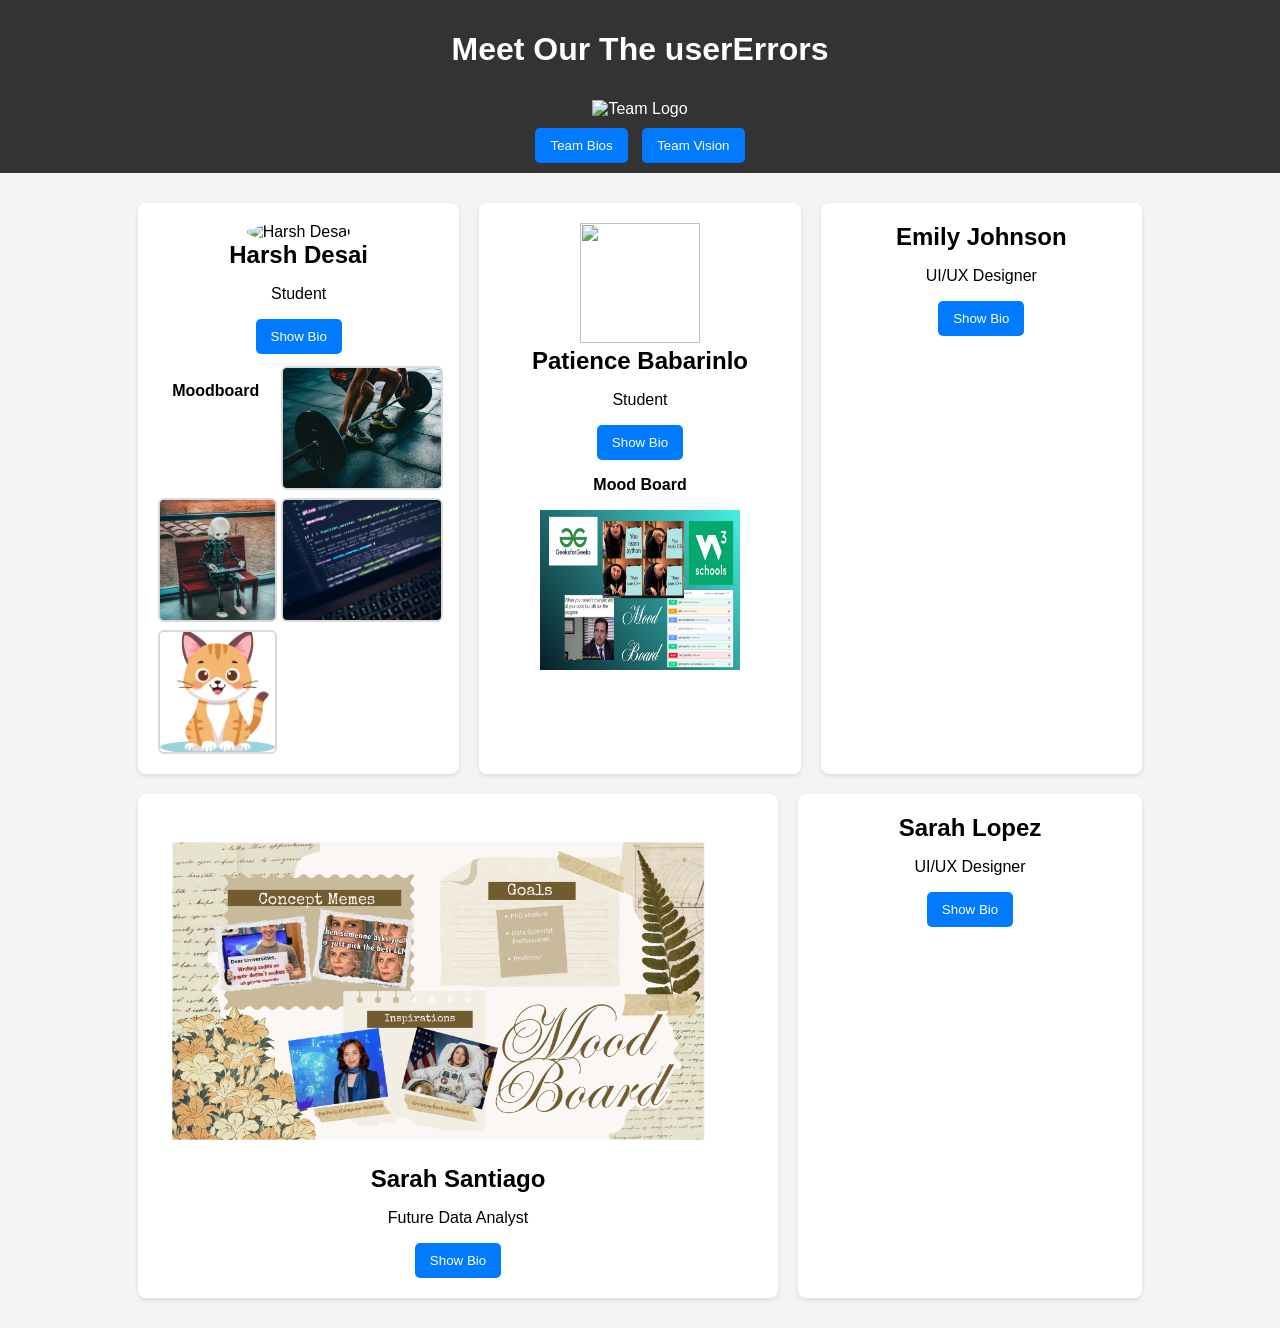
==== index.html @ f65af1f4 "Updated avatar dimensions Added width and height attributes to the image of Patience Babarinlo." ====
<!DOCTYPE html>
<html lang="en">
<head>
    <meta charset="UTF-8">
    <meta name="viewport" content="width=device-width, initial-scale=1.0">
    <title>Team Bio</title>
    <link rel="stylesheet" href="styles.css"> <!-- Link to external CSS file -->
</head>
<body>

<header>
    <h1>Meet Our The userErrors</h1>
    <!-- Example team logo -->
    <img src="img/team-logo.png" alt="Team Logo" class="team-logo">

    <!-- Navigation menu to switch between sections -->
    <nav>
        <button onclick="showSection('bios')">Team Bios</button>
        <button onclick="showSection('vision')">Team Vision</button>
    </nav>
</header>

<!-- Team bios section (default section) -->
<div id="bios" class="container">
    <!-- Each card represents an individual team member -->
    <div class="card">
        <img src="img/harsh-avatar.png" alt="Harsh Desai"
     width="120" height="120" style="border-radius:50%; object-fit:cover; object-position: center top;">
        <h2>Harsh Desai</h2>
        <p>Student</p>
        <button onclick="toggleBio('bio1')">Show Bio</button>
        <p id="bio1" class="bio">Hey, I'm Harsh! I'm a Health Systems Management senior at UNC Charlotte who also runs his own business on the side. I'm into AI, data, and finding ways technology can make healthcare better. I enjoy going to the gym, spending time with my friends, hanging out with my two cats, or just vibing at home with some video games and movies. Always working toward something bigger.</p>
        <div class="moodboard">
            <p><strong>Moodboard</strong></p>
            <img src="img/harsh-gym.jpg" alt="Fitness" width="80" height="80" style="object-fit:cover;">
            <img src="img/harsh-futureairobot.jpg" alt="AI" width="80" height="80" style="object-fit:cover;">
            <img src="img/harsh-python.jpg" alt="Coding" width="80" height="80" style="object-fit:cover;">
            <img src="img/harsh-cat.png" alt="My Cats" width="80" height="80" style="object-fit:cover;">
        </div>
    </div>
    <div class="card">
        <img src="https://img.freepik.com/premium-vector/professional-african-woman-portrait-flat-cartoon-vector_621660-6456.jpg" width="120" height="120">
        <h2>Patience Babarinlo</h2>
        <p>Student</p>
        <button onclick="toggleBio('bio2')">Show Bio</button>
        <p id="bio2" class="bio"> Patience is a senior at UNC Charlotte majoring in Computer Science.</p>
        <p><strong>Mood Board</strong></p>
        <img src="Mood Board.png" width="200" height="160">
    </div>
    <div class="card">
        <h2>Emily Johnson</h2>
        <p>UI/UX Designer</p>
        <button onclick="toggleBio('bio3')">Show Bio</button>
        <p id="bio3" class="bio">Emily is a UI/UX designer with a passion for creating user-friendly interfaces.</p>
    </div>
    <div class="card">
        <img src="moodboard.png" alt="Mood Board" width="600" style="border-radius: 8px; margin-top: 10px" class="mood-board">
        <h2>Sarah Santiago</h2>
        <p>Future Data Analyst</p>
        <button onclick="toggleBio('bio4')">Show Bio</button>
        <p id="bio4" class="bio">Sarah is finishing up her second year at UNC Charlotte. She is pursuing an undergrad in Computer Science and Business and currently in the process of applying to the early entry Masters program of Data Science.</p>
    </div>
    <div class="card">
        <h2>Sarah Lopez</h2>
        <p>UI/UX Designer</p>
        <button onclick="toggleBio('bio5')">Show Bio</button>
        <p id="bio5" class="bio">Emily is a UI/UX designer with a passion for creating user-friendly interfaces.</p>
    </div>
</div>

<!-- Team vision/mission statement section (hidden by default) -->
<div id="vision" class="container" style="display: none;">
    <h2>Our Mission Statement</h2>
    <p>Our mission as future Computer Scientists is to use every skill we learn not only properly but in an ethical and safe way. We want to further enhance the tech world for the better and to serve the good of everyone.</p>
</div>

<script src="script.js"></script>

</body>
</html>
---- styles.css ----
/* General page styling */
body {
    font-family: Arial, sans-serif;
    background-color: #f4f4f4;
    margin: 0;
    padding: 0;
}

/* Header section styling */
header {
    background: #333;
    color: #fff;
    padding: 10px 0;
    text-align: center;
}

/* Styling for team logo image */
.team-logo {
    width: 80px; /* Adjust the size as needed */
    margin-top: 10px;
}

/* Menu button styling */
header nav {
    margin-top: 10px;
}

header nav button {
    background: #007BFF;
    color: white;
    border: none;
    padding: 10px 15px;
    border-radius: 5px;
    cursor: pointer;
    margin: 0 5px;
}

header nav button:hover {
    background: #0056b3;
}

/* Flex container for team bios and vision sections */
.container {
    width: 80%;
    margin: 20px auto;
    display: flex;
    flex-wrap: wrap;
    justify-content: space-between;
}

/* Card styling for individual team bios */
.card {
    background: white;
    border-radius: 8px;
    box-shadow: 0 2px 5px rgba(0, 0, 0, 0.1);
    margin: 10px;
    padding: 20px;
    flex: 1 1 calc(30% - 40px);
    text-align: center;
    transition: transform 0.2s;
}

.card:hover {
    transform: scale(1.05);
}

#Vidhi {
    border-top: 10px solid hwb(330 13% 57%);
    /* Example: Hot Pink */
    border-bottom: 10px solid hwb(330 13% 57%);
    background-color: #d0cdef;
    /* Optional: light tinted background for uniqueness */
}

h2 {
    margin: 0 0 10px;
}

/* Initially hide bio details */
.bio {
    display: none;
    margin-top: 10px;
    color: #555;
}

/* Button styling */
button {
    background: #007BFF;
    color: white;
    border: none;
    padding: 10px 15px;
    border-radius: 5px;
    cursor: pointer;
}

button:hover {
    background: #0056b3;
}


/*Nigel's card picture styling */
.card-image {
    width: 75%; /* Make the image take the full width of the card */
    height: auto; /* Maintain aspect ratio */
    border-radius: 8px; /* Optional: add rounded corners to the image */
    border-style: solid; /* Add a border around the image */
    margin-top: 10px; /* Add some space above the image */
}
/*styling for Nigel's card */
#nigel-card {
    background-image: url('img/sheeps\ image.jpg');
    background-size: cover;
    background-position: center;
    background-repeat: no-repeat;
    animation: pan 12s ease-in-out infinite alternate;
}
/* animation for the background of Nigel's card */
@keyframes pan {
    from { background-position: left center; }
    to   { background-position: right center; }
}
/* styling for Nigel's bio */
#bio2 {
    color:#0d0808; /* Dark gray text for better readability */
    padding: 10px;
    border-radius: 8px;
    font-weight: bold;
}
/* styling for the button to show Nigel's bio */
#nigel-bio-btn {
    background-color: #000000; /* Green button */
    margin-top: 10px;
}

/* styling for Nigel's moodboard section */
.moodboard {
    display: grid;
    grid-template-columns: auto auto;
    gap: 8px;
    margin-top: 12px;
}
/* styling for the images in Nigel's moodboard images*/
.moodboard img {
    width: 100%;
    height: 120px;
    object-fit: cover;
    border-radius: 6px;
    border: 2px solid rgba(0, 0, 0, 0.15);
/* Style for the Mood Board image inside the card */
.mood-board-image {
    width: 100%;
    max-width: 200px;
    height: auto;
    border-radius: 5px;
    margin: 15px auto 0;
    display: block;
    cursor: pointer;
    transition: opacity 0.3s;
}

.mood-board-image:hover {
    opacity: 0.8;
}

/* The Modal (background) */
.modal5 {
    display: none;
    /* This hides the big image by default */
#Noah {
    background-image: url("https://i.etsystatic.com/18279207/r/il/a86640/5022640521/il_fullxfull.5022640521_rzps.jpg");
    background-size: cover;
    background-position: center;
    background-repeat: no-repeat;
}

#Noah img {
    width: 150px;
    height: auto;
    border-radius: 8px;
    margin: 10px 0;
    display: block;
    margin-left: auto;
    margin-right: auto;
}

#Noah p {
    font-size: 20px;
    color: white;
    -webkit-text-stroke: 0.3px black;
}
/*Sree's Card Styling*/
.card3 {
    background: rgb(203, 151, 225);
    border-radius: 15px;
    box-shadow: 0 4px 15px rgba(8, 1, 8, 0.1);
    margin: 10px;
    padding: 20px;
    flex: 1 1 calc(15% - 30px);
    transition: transform 0.3s, box-shadow 0.3s;
    max-width: 600px;
    width: 100%;
}

.card3:hover {
    transform: translateY(-5px) scale(1.05);
    box-shadow: 0 8px 20px rgba(174, 37, 181, 0.1);
}

/* FLEX CONTENT */
.card3-content {
    display: flex;
    align-items: flex-start;
    gap: 10px;
}

/* Sree's Profile Pic */
.profile-pic3 {
    width: 100px;
    height: 100px;
    border-radius: 50%;
    object-fit: cover;
    border: 3px solid #fff;
    box-shadow: 0 2px 10px rgba(0,0,0,0.2);
}

/* Text container */
.card3-text {
    flex: 1;
}

.card3-text h2 {
    margin: 0 0 5px;
}

.card3-text p {
    margin: 5px 0;
}

/* Sree's Button */
.card3-text button {
    display: inline-block;
    margin-top: 15px;
    font-size: 0.9rem;
    padding: 10px 15px;
    border-radius: 5px;
    background: #8614bf;
    color: white;
    border: none;
    cursor: pointer;
    transition: background 0.3s, transform 0.2s;
}

.card3-text button:hover {
    background: #660d93;
    transform: scale(1.05);
}

/* Sree's Bio */
.bio3 {
    max-height: 0;
    overflow: hidden;
    margin-top: 0;
    color: #0b0301;
    font-style: italic; 
    font-size: 0.95rem;
    line-height: 1.5;
    text-align: left;
    transition: max-height 0.5s ease, margin-top 0.5s ease;
}

.bio3.show {
    max-height: 500px;
    margin-top: 15px;
}

/* Sree's Moodboard Styling */
.moodboard3-preview {
    display: block;
    margin: 25px;
    width: 200px;
    border-radius: 12px;
    border: 2px solid white;
    cursor: pointer;
    transition: transform 0.3s, box-shadow 0.3s;
}

.moodboard3-preview:hover {
    transform: scale(1.05);
    box-shadow: 0 4px 15px rgba(148, 12, 144, 0.3);
}

/* Modal background */
.modal3 {
    display: none;
    position: fixed;
    z-index: 1000;
    left: 0;
    top: 0;
    width: 100%;
    height: 100%;
    background-color: rgba(0, 0, 0, 0.9);
    /* Black background with opacity */
}

/* Modal Content (The actual Image) */
.modal-content5 {
    margin: auto;
    display: block;
    width: 80%;
    max-width: 700px;
    margin-top: 50px;
}

/* The Close Button */
.close5 {
    position: absolute;
    top: 15px;
    right: 35px;
    color: #f1f1f1;
    font-size: 40px;
    font-weight: bold;
    cursor: pointer;
}
    background-color: rgba(148, 12, 144, 0.3);
}

/* Opened Image */
.modal3-content {
    display: block;
    margin: 5% auto;
    max-width: 80%;
    border-radius: 10px;
}

/* Close button */
.close3 {
    position: absolute;
    top: 20px;
    right: 40px;
    color: white;
    font-size: 100px;
    cursor: pointer;
}
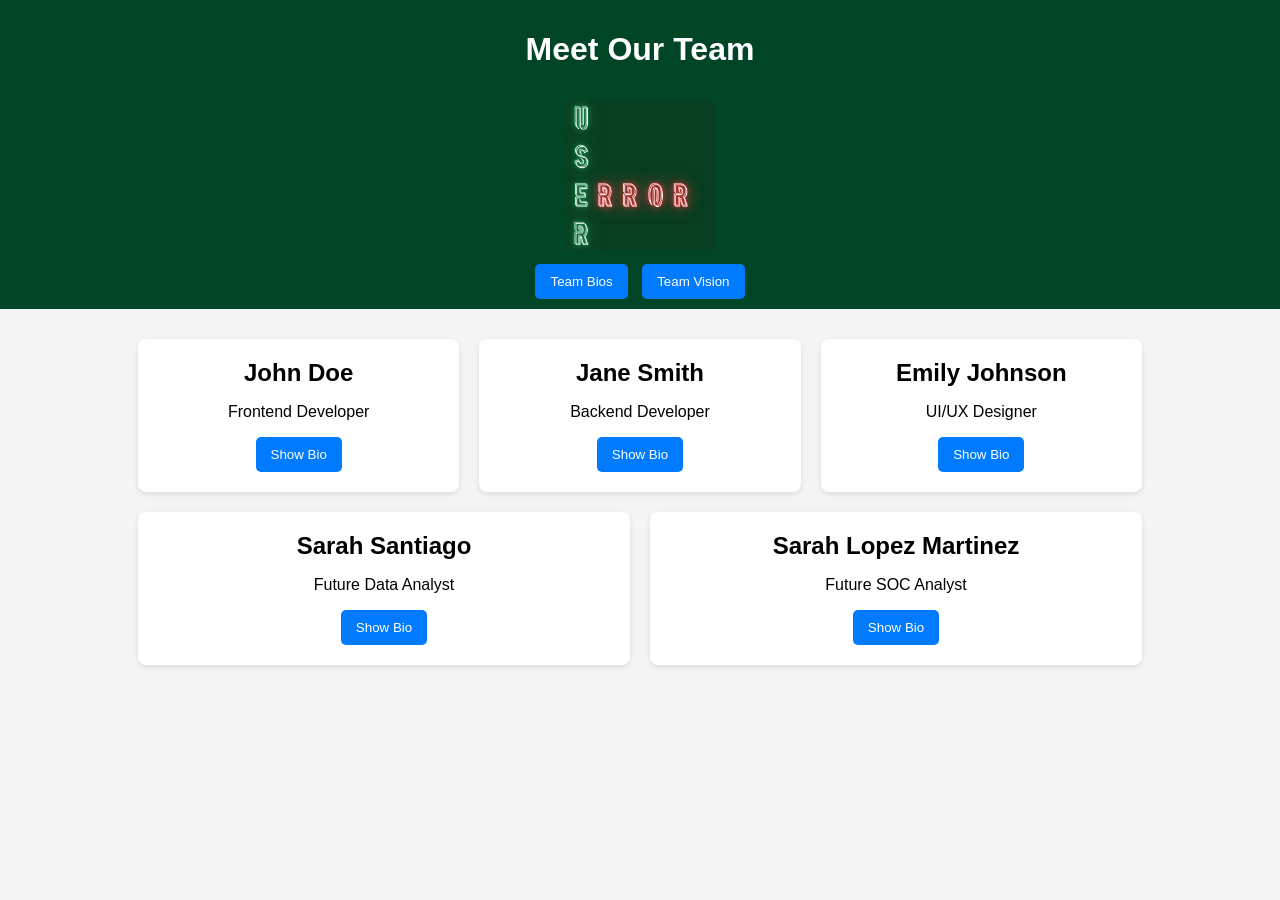
==== commit a96d22e5: "New Changes - Lopez" ====
--- a/index.html
+++ b/index.html
@@ -9,9 +9,9 @@
 <body>
 
 <header>
-    <h1>Meet Our The userErrors</h1>
+    <h1>Meet Our Team</h1>
     <!-- Example team logo -->
-    <img src="img/team-logo.png" alt="Team Logo" class="team-logo">
+    <img src="img/UserError.png" alt="Team Logo" class="team-logo">
 
     <!-- Navigation menu to switch between sections -->
     <nav>
@@ -24,28 +24,16 @@
 <div id="bios" class="container">
     <!-- Each card represents an individual team member -->
     <div class="card">
-        <img src="img/harsh-avatar.png" alt="Harsh Desai"
-     width="120" height="120" style="border-radius:50%; object-fit:cover; object-position: center top;">
-        <h2>Harsh Desai</h2>
-        <p>Student</p>
+        <h2>John Doe</h2>
+        <p>Frontend Developer</p>
         <button onclick="toggleBio('bio1')">Show Bio</button>
-        <p id="bio1" class="bio">Hey, I'm Harsh! I'm a Health Systems Management senior at UNC Charlotte who also runs his own business on the side. I'm into AI, data, and finding ways technology can make healthcare better. I enjoy going to the gym, spending time with my friends, hanging out with my two cats, or just vibing at home with some video games and movies. Always working toward something bigger.</p>
-        <div class="moodboard">
-            <p><strong>Moodboard</strong></p>
-            <img src="img/harsh-gym.jpg" alt="Fitness" width="80" height="80" style="object-fit:cover;">
-            <img src="img/harsh-futureairobot.jpg" alt="AI" width="80" height="80" style="object-fit:cover;">
-            <img src="img/harsh-python.jpg" alt="Coding" width="80" height="80" style="object-fit:cover;">
-            <img src="img/harsh-cat.png" alt="My Cats" width="80" height="80" style="object-fit:cover;">
-        </div>
+        <p id="bio1" class="bio">John is a skilled frontend developer with 5 years of experience in creating responsive web applications.</p>
     </div>
     <div class="card">
-        <img src="https://img.freepik.com/premium-vector/professional-african-woman-portrait-flat-cartoon-vector_621660-6456.jpg" width="120" height="120">
-        <h2>Patience Babarinlo</h2>
-        <p>Student</p>
+        <h2>Jane Smith</h2>
+        <p>Backend Developer</p>
         <button onclick="toggleBio('bio2')">Show Bio</button>
-        <p id="bio2" class="bio"> Patience is a senior at UNC Charlotte majoring in Computer Science.</p>
-        <p><strong>Mood Board</strong></p>
-        <img src="Mood Board.png" width="200" height="160">
+        <p id="bio2" class="bio">Jane is a backend developer specializing in server-side logic and database management.</p>
     </div>
     <div class="card">
         <h2>Emily Johnson</h2>
@@ -54,17 +42,16 @@
         <p id="bio3" class="bio">Emily is a UI/UX designer with a passion for creating user-friendly interfaces.</p>
     </div>
     <div class="card">
-        <img src="moodboard.png" alt="Mood Board" width="600" style="border-radius: 8px; margin-top: 10px" class="mood-board">
         <h2>Sarah Santiago</h2>
         <p>Future Data Analyst</p>
         <button onclick="toggleBio('bio4')">Show Bio</button>
-        <p id="bio4" class="bio">Sarah is finishing up her second year at UNC Charlotte. She is pursuing an undergrad in Computer Science and Business and currently in the process of applying to the early entry Masters program of Data Science.</p>
+        <p id="bio4" class="bio">Sarah is finishing up her second year at UNC Charlotte. She is pursuing an undergrad in Computer Science and Business and currently in the process of applying to the early entry Masters program of Data Science. </p>
     </div>
     <div class="card">
-        <h2>Sarah Lopez</h2>
-        <p>UI/UX Designer</p>
+        <h2>Sarah Lopez Martinez</h2>
+        <p>Future SOC Analyst</p>
         <button onclick="toggleBio('bio5')">Show Bio</button>
-        <p id="bio5" class="bio">Emily is a UI/UX designer with a passion for creating user-friendly interfaces.</p>
+        <p id="bio5" class="bio">Sarah is finishing up her last Spring semester at UNC Charlotte. She is pursuing her undergraduate degree in Computer Science with a concentration on Cybersecurity.</p>
     </div>
 </div>
 
@@ -74,7 +61,7 @@
     <p>Our mission as future Computer Scientists is to use every skill we learn not only properly but in an ethical and safe way. We want to further enhance the tech world for the better and to serve the good of everyone.</p>
 </div>
 
-<script src="script.js"></script>
+<script src="script.js"></script> <!-- Link to external JavaScript file -->
 
 </body>
 </html>
--- a/styles.css
+++ b/styles.css
@@ -8,7 +8,7 @@
 
 /* Header section styling */
 header {
-    background: #333;
+    background: #004526;
     color: #fff;
     padding: 10px 0;
     text-align: center;
@@ -16,7 +16,7 @@
 
 /* Styling for team logo image */
 .team-logo {
-    width: 80px; /* Adjust the size as needed */
+    width: 150px; /* Adjust the size as needed */
     margin-top: 10px;
 }
 
@@ -64,14 +64,6 @@
     transform: scale(1.05);
 }
 
-#Vidhi {
-    border-top: 10px solid hwb(330 13% 57%);
-    /* Example: Hot Pink */
-    border-bottom: 10px solid hwb(330 13% 57%);
-    background-color: #d0cdef;
-    /* Optional: light tinted background for uniqueness */
-}
-
 h2 {
     margin: 0 0 10px;
 }
@@ -96,249 +88,3 @@
 button:hover {
     background: #0056b3;
 }
-
-
-/*Nigel's card picture styling */
-.card-image {
-    width: 75%; /* Make the image take the full width of the card */
-    height: auto; /* Maintain aspect ratio */
-    border-radius: 8px; /* Optional: add rounded corners to the image */
-    border-style: solid; /* Add a border around the image */
-    margin-top: 10px; /* Add some space above the image */
-}
-/*styling for Nigel's card */
-#nigel-card {
-    background-image: url('img/sheeps\ image.jpg');
-    background-size: cover;
-    background-position: center;
-    background-repeat: no-repeat;
-    animation: pan 12s ease-in-out infinite alternate;
-}
-/* animation for the background of Nigel's card */
-@keyframes pan {
-    from { background-position: left center; }
-    to   { background-position: right center; }
-}
-/* styling for Nigel's bio */
-#bio2 {
-    color:#0d0808; /* Dark gray text for better readability */
-    padding: 10px;
-    border-radius: 8px;
-    font-weight: bold;
-}
-/* styling for the button to show Nigel's bio */
-#nigel-bio-btn {
-    background-color: #000000; /* Green button */
-    margin-top: 10px;
-}
-
-/* styling for Nigel's moodboard section */
-.moodboard {
-    display: grid;
-    grid-template-columns: auto auto;
-    gap: 8px;
-    margin-top: 12px;
-}
-/* styling for the images in Nigel's moodboard images*/
-.moodboard img {
-    width: 100%;
-    height: 120px;
-    object-fit: cover;
-    border-radius: 6px;
-    border: 2px solid rgba(0, 0, 0, 0.15);
-/* Style for the Mood Board image inside the card */
-.mood-board-image {
-    width: 100%;
-    max-width: 200px;
-    height: auto;
-    border-radius: 5px;
-    margin: 15px auto 0;
-    display: block;
-    cursor: pointer;
-    transition: opacity 0.3s;
-}
-
-.mood-board-image:hover {
-    opacity: 0.8;
-}
-
-/* The Modal (background) */
-.modal5 {
-    display: none;
-    /* This hides the big image by default */
-#Noah {
-    background-image: url("https://i.etsystatic.com/18279207/r/il/a86640/5022640521/il_fullxfull.5022640521_rzps.jpg");
-    background-size: cover;
-    background-position: center;
-    background-repeat: no-repeat;
-}
-
-#Noah img {
-    width: 150px;
-    height: auto;
-    border-radius: 8px;
-    margin: 10px 0;
-    display: block;
-    margin-left: auto;
-    margin-right: auto;
-}
-
-#Noah p {
-    font-size: 20px;
-    color: white;
-    -webkit-text-stroke: 0.3px black;
-}
-/*Sree's Card Styling*/
-.card3 {
-    background: rgb(203, 151, 225);
-    border-radius: 15px;
-    box-shadow: 0 4px 15px rgba(8, 1, 8, 0.1);
-    margin: 10px;
-    padding: 20px;
-    flex: 1 1 calc(15% - 30px);
-    transition: transform 0.3s, box-shadow 0.3s;
-    max-width: 600px;
-    width: 100%;
-}
-
-.card3:hover {
-    transform: translateY(-5px) scale(1.05);
-    box-shadow: 0 8px 20px rgba(174, 37, 181, 0.1);
-}
-
-/* FLEX CONTENT */
-.card3-content {
-    display: flex;
-    align-items: flex-start;
-    gap: 10px;
-}
-
-/* Sree's Profile Pic */
-.profile-pic3 {
-    width: 100px;
-    height: 100px;
-    border-radius: 50%;
-    object-fit: cover;
-    border: 3px solid #fff;
-    box-shadow: 0 2px 10px rgba(0,0,0,0.2);
-}
-
-/* Text container */
-.card3-text {
-    flex: 1;
-}
-
-.card3-text h2 {
-    margin: 0 0 5px;
-}
-
-.card3-text p {
-    margin: 5px 0;
-}
-
-/* Sree's Button */
-.card3-text button {
-    display: inline-block;
-    margin-top: 15px;
-    font-size: 0.9rem;
-    padding: 10px 15px;
-    border-radius: 5px;
-    background: #8614bf;
-    color: white;
-    border: none;
-    cursor: pointer;
-    transition: background 0.3s, transform 0.2s;
-}
-
-.card3-text button:hover {
-    background: #660d93;
-    transform: scale(1.05);
-}
-
-/* Sree's Bio */
-.bio3 {
-    max-height: 0;
-    overflow: hidden;
-    margin-top: 0;
-    color: #0b0301;
-    font-style: italic; 
-    font-size: 0.95rem;
-    line-height: 1.5;
-    text-align: left;
-    transition: max-height 0.5s ease, margin-top 0.5s ease;
-}
-
-.bio3.show {
-    max-height: 500px;
-    margin-top: 15px;
-}
-
-/* Sree's Moodboard Styling */
-.moodboard3-preview {
-    display: block;
-    margin: 25px;
-    width: 200px;
-    border-radius: 12px;
-    border: 2px solid white;
-    cursor: pointer;
-    transition: transform 0.3s, box-shadow 0.3s;
-}
-
-.moodboard3-preview:hover {
-    transform: scale(1.05);
-    box-shadow: 0 4px 15px rgba(148, 12, 144, 0.3);
-}
-
-/* Modal background */
-.modal3 {
-    display: none;
-    position: fixed;
-    z-index: 1000;
-    left: 0;
-    top: 0;
-    width: 100%;
-    height: 100%;
-    background-color: rgba(0, 0, 0, 0.9);
-    /* Black background with opacity */
-}
-
-/* Modal Content (The actual Image) */
-.modal-content5 {
-    margin: auto;
-    display: block;
-    width: 80%;
-    max-width: 700px;
-    margin-top: 50px;
-}
-
-/* The Close Button */
-.close5 {
-    position: absolute;
-    top: 15px;
-    right: 35px;
-    color: #f1f1f1;
-    font-size: 40px;
-    font-weight: bold;
-    cursor: pointer;
-}
-    background-color: rgba(148, 12, 144, 0.3);
-}
-
-/* Opened Image */
-.modal3-content {
-    display: block;
-    margin: 5% auto;
-    max-width: 80%;
-    border-radius: 10px;
-}
-
-/* Close button */
-.close3 {
-    position: absolute;
-    top: 20px;
-    right: 40px;
-    color: white;
-    font-size: 100px;
-    cursor: pointer;
-}
-
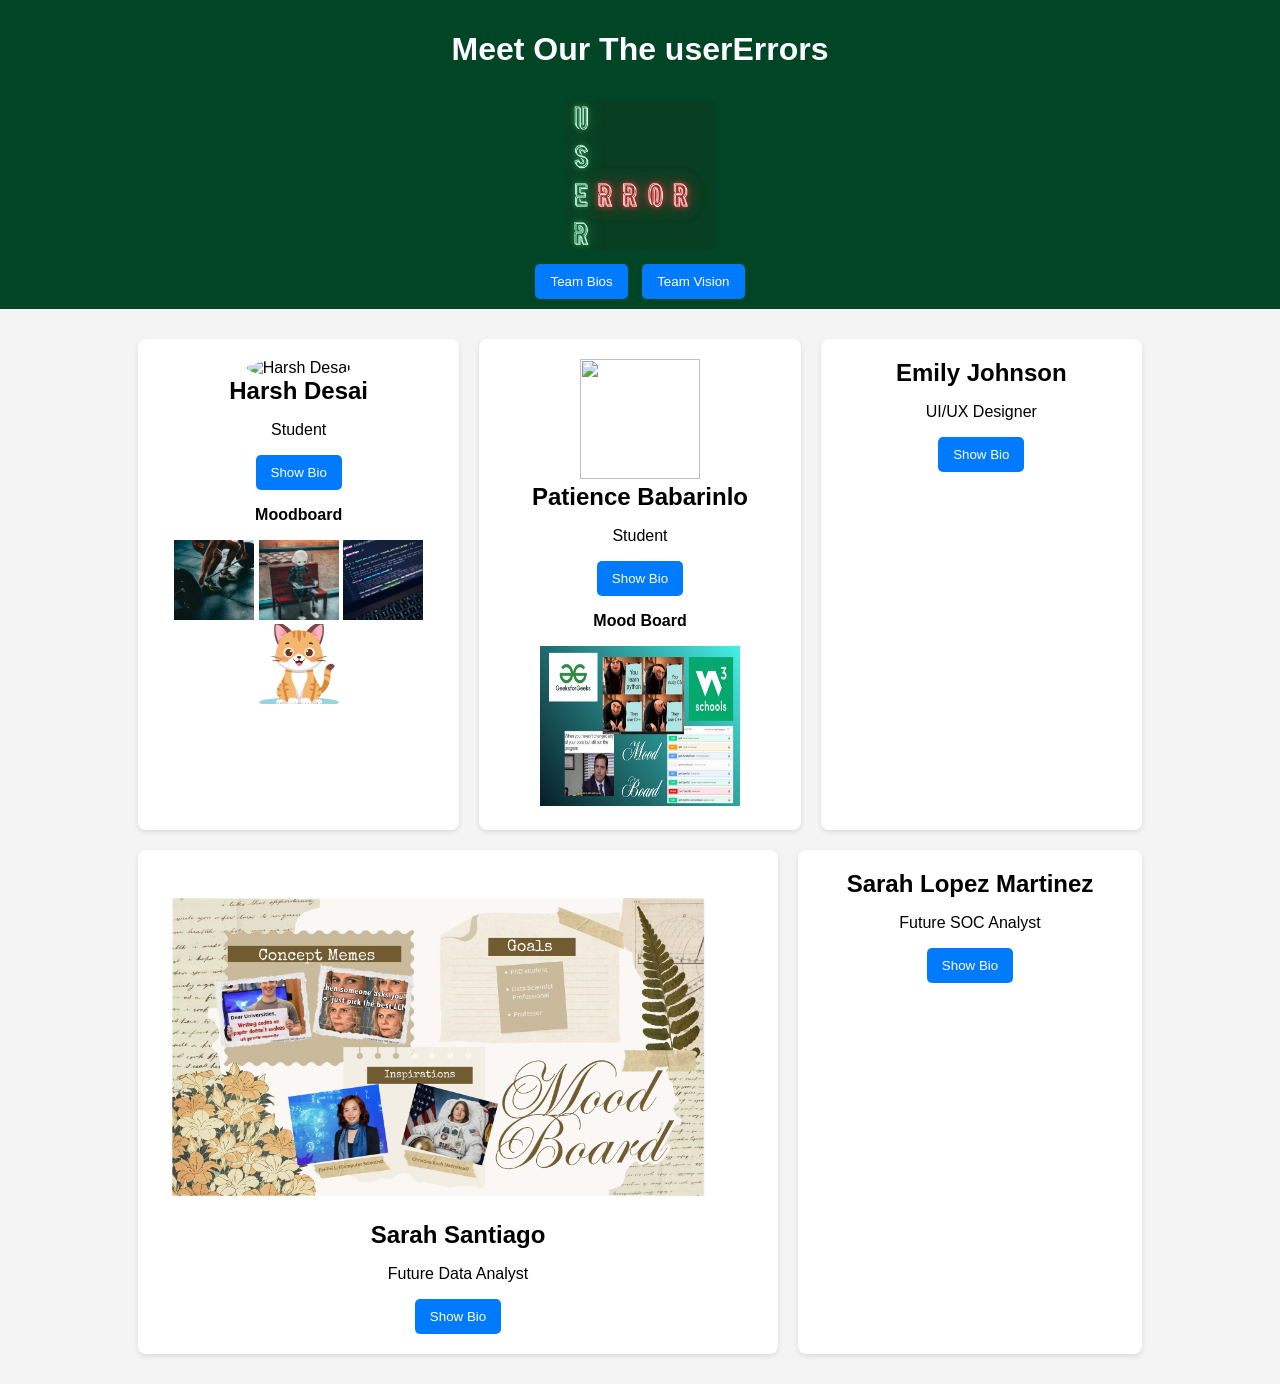
==== commit 9323c795: "Merge remote-tracking branch 'origin/master'" ====
--- a/index.html
+++ b/index.html
@@ -9,7 +9,7 @@
 <body>
 
 <header>
-    <h1>Meet Our Team</h1>
+    <h1>Meet Our The userErrors</h1>
     <!-- Example team logo -->
     <img src="img/UserError.png" alt="Team Logo" class="team-logo">
 
@@ -24,16 +24,28 @@
 <div id="bios" class="container">
     <!-- Each card represents an individual team member -->
     <div class="card">
-        <h2>John Doe</h2>
-        <p>Frontend Developer</p>
+        <img src="img/harsh-avatar.png" alt="Harsh Desai"
+     width="120" height="120" style="border-radius:50%; object-fit:cover; object-position: center top;">
+        <h2>Harsh Desai</h2>
+        <p>Student</p>
         <button onclick="toggleBio('bio1')">Show Bio</button>
-        <p id="bio1" class="bio">John is a skilled frontend developer with 5 years of experience in creating responsive web applications.</p>
+        <p id="bio1" class="bio">Hey, I'm Harsh! I'm a Health Systems Management senior at UNC Charlotte who also runs his own business on the side. I'm into AI, data, and finding ways technology can make healthcare better. I enjoy going to the gym, spending time with my friends, hanging out with my two cats, or just vibing at home with some video games and movies. Always working toward something bigger.</p>
+        <div class="moodboard">
+            <p><strong>Moodboard</strong></p>
+            <img src="img/harsh-gym.jpg" alt="Fitness" width="80" height="80" style="object-fit:cover;">
+            <img src="img/harsh-futureairobot.jpg" alt="AI" width="80" height="80" style="object-fit:cover;">
+            <img src="img/harsh-python.jpg" alt="Coding" width="80" height="80" style="object-fit:cover;">
+            <img src="img/harsh-cat.png" alt="My Cats" width="80" height="80" style="object-fit:cover;">
+        </div>
     </div>
     <div class="card">
-        <h2>Jane Smith</h2>
-        <p>Backend Developer</p>
+        <img src="https://img.freepik.com/premium-vector/professional-african-woman-portrait-flat-cartoon-vector_621660-6456.jpg" width="120" height="120">
+        <h2>Patience Babarinlo</h2>
+        <p>Student</p>
         <button onclick="toggleBio('bio2')">Show Bio</button>
-        <p id="bio2" class="bio">Jane is a backend developer specializing in server-side logic and database management.</p>
+        <p id="bio2" class="bio"> Patience is a senior at UNC Charlotte majoring in Computer Science.</p>
+        <p><strong>Mood Board</strong></p>
+        <img src="Mood Board.png" width="200" height="160">
     </div>
     <div class="card">
         <h2>Emily Johnson</h2>
@@ -42,10 +54,11 @@
         <p id="bio3" class="bio">Emily is a UI/UX designer with a passion for creating user-friendly interfaces.</p>
     </div>
     <div class="card">
+        <img src="moodboard.png" alt="Mood Board" width="600" style="border-radius: 8px; margin-top: 10px" class="mood-board">
         <h2>Sarah Santiago</h2>
         <p>Future Data Analyst</p>
         <button onclick="toggleBio('bio4')">Show Bio</button>
-        <p id="bio4" class="bio">Sarah is finishing up her second year at UNC Charlotte. She is pursuing an undergrad in Computer Science and Business and currently in the process of applying to the early entry Masters program of Data Science. </p>
+        <p id="bio4" class="bio">Sarah is finishing up her second year at UNC Charlotte. She is pursuing an undergrad in Computer Science and Business and currently in the process of applying to the early entry Masters program of Data Science.</p>
     </div>
     <div class="card">
         <h2>Sarah Lopez Martinez</h2>
@@ -61,7 +74,7 @@
     <p>Our mission as future Computer Scientists is to use every skill we learn not only properly but in an ethical and safe way. We want to further enhance the tech world for the better and to serve the good of everyone.</p>
 </div>
 
-<script src="script.js"></script> <!-- Link to external JavaScript file -->
+<script src="script.js"></script>
 
 </body>
 </html>
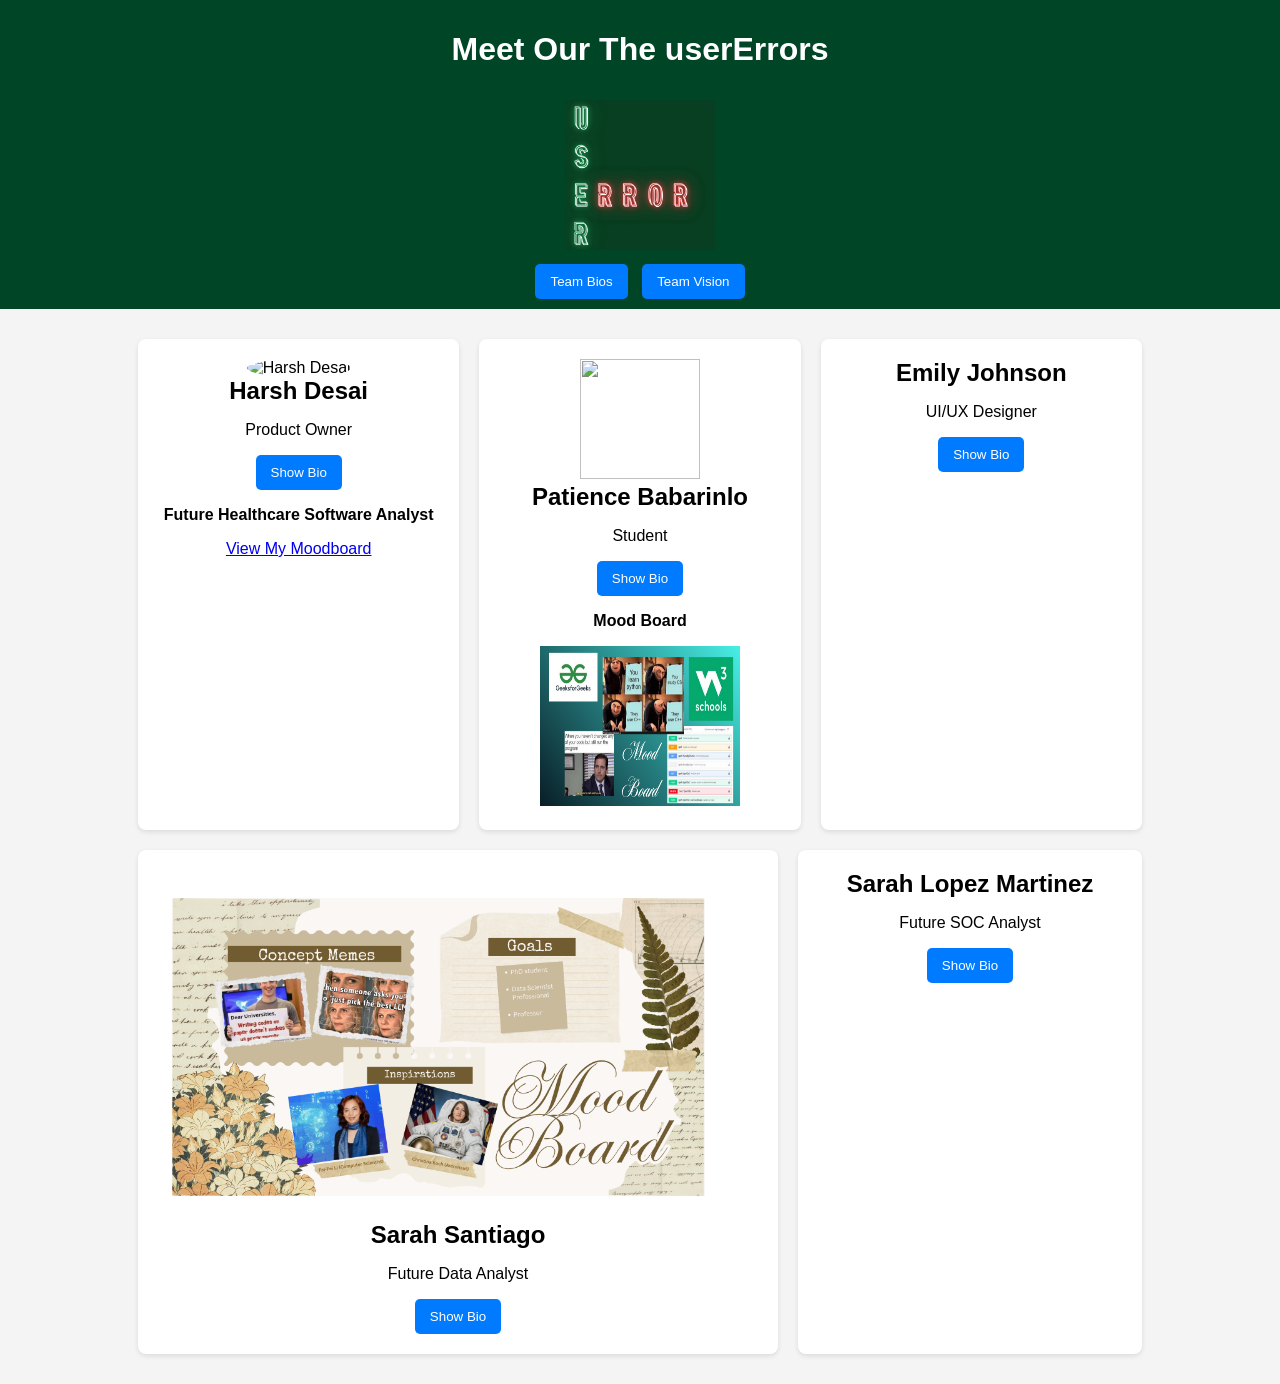
==== commit 2cd03fa1: "feat: update Harsh Desai bio card and add moodboard page feat: update Harsh Desai bio card and add m" ====
--- a/index.html
+++ b/index.html
@@ -25,17 +25,14 @@
     <!-- Each card represents an individual team member -->
     <div class="card">
         <img src="img/harsh-avatar.png" alt="Harsh Desai"
-     width="120" height="120" style="border-radius:50%; object-fit:cover; object-position: center top;">
+             width="120" height="120" style="border-radius:50%; object-fit:cover; object-position: center top;">
         <h2>Harsh Desai</h2>
-        <p>Student</p>
+        <p>Product Owner</p>
         <button onclick="toggleBio('bio1')">Show Bio</button>
         <p id="bio1" class="bio">Hey, I'm Harsh! I'm a Health Systems Management senior at UNC Charlotte who also runs his own business on the side. I'm into AI, data, and finding ways technology can make healthcare better. I enjoy going to the gym, spending time with my friends, hanging out with my two cats, or just vibing at home with some video games and movies. Always working toward something bigger.</p>
         <div class="moodboard">
-            <p><strong>Moodboard</strong></p>
-            <img src="img/harsh-gym.jpg" alt="Fitness" width="80" height="80" style="object-fit:cover;">
-            <img src="img/harsh-futureairobot.jpg" alt="AI" width="80" height="80" style="object-fit:cover;">
-            <img src="img/harsh-python.jpg" alt="Coding" width="80" height="80" style="object-fit:cover;">
-            <img src="img/harsh-cat.png" alt="My Cats" width="80" height="80" style="object-fit:cover;">
+            <p><strong>Future Healthcare Software Analyst</strong></p>
+            <a href="moodboard.html">View My Moodboard</a>
         </div>
     </div>
     <div class="card">
@@ -77,4 +74,4 @@
 <script src="script.js"></script>
 
 </body>
-</html>
+</html>
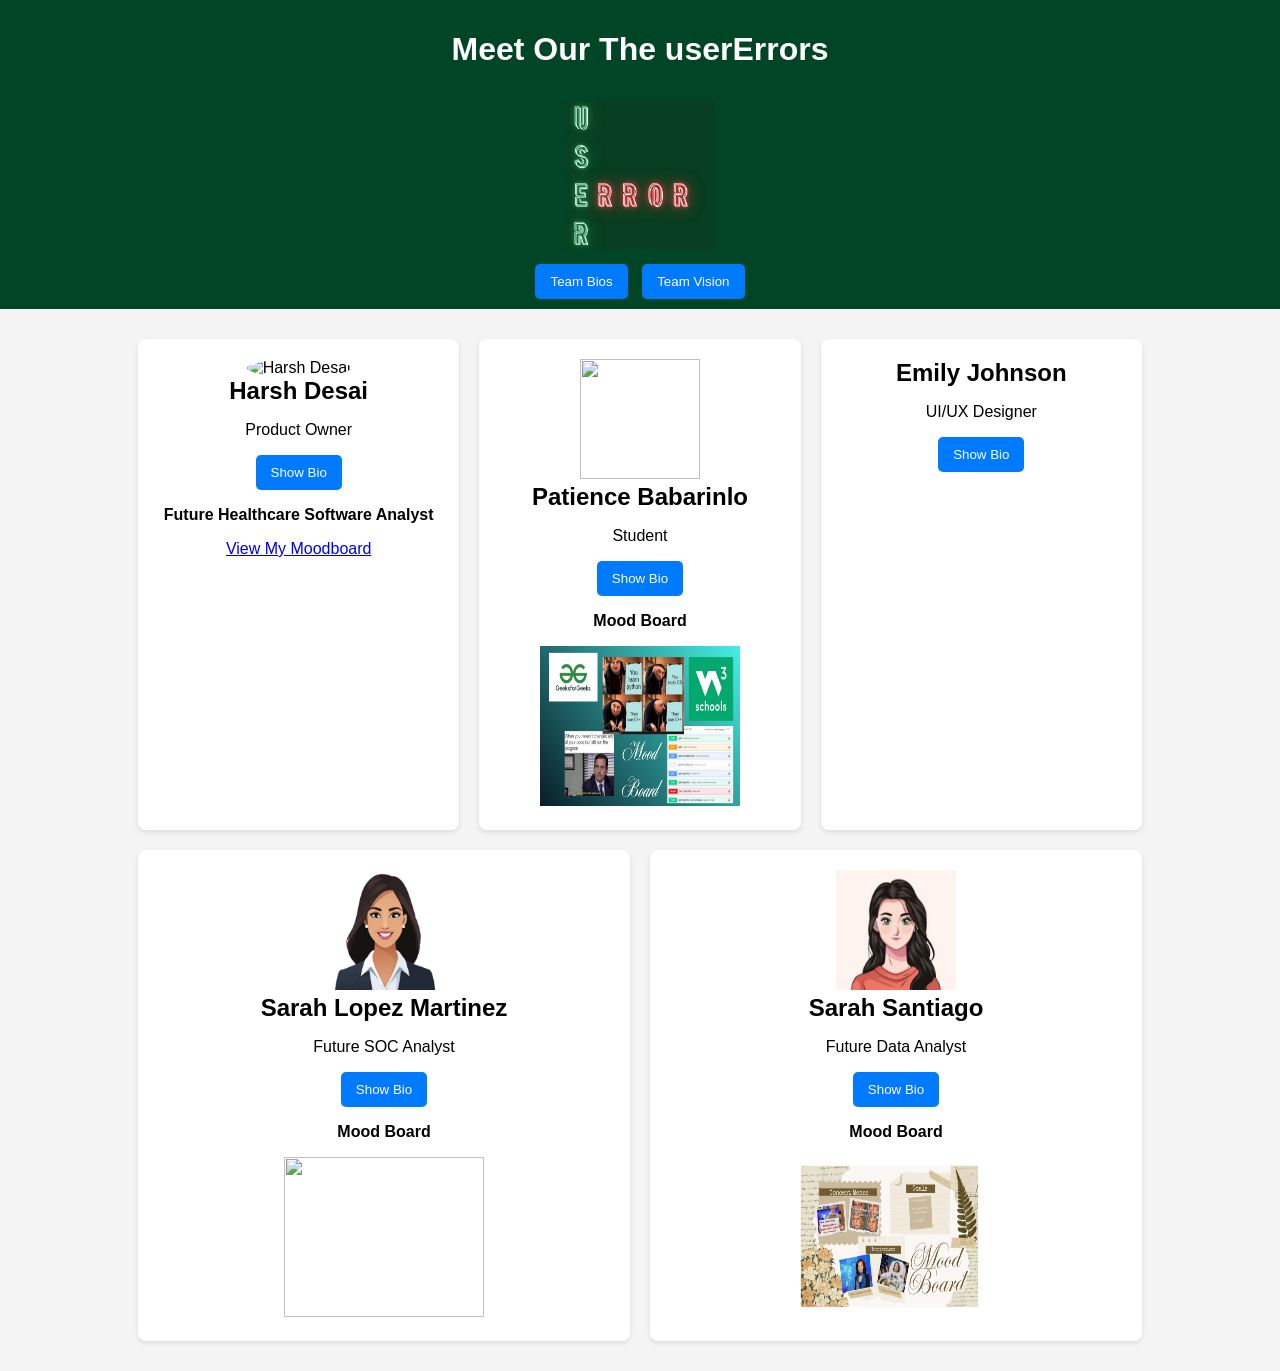
==== commit 3462bbd9: "Updated moodboard" ====
--- a/index.html
+++ b/index.html
@@ -50,19 +50,27 @@
         <button onclick="toggleBio('bio3')">Show Bio</button>
         <p id="bio3" class="bio">Emily is a UI/UX designer with a passion for creating user-friendly interfaces.</p>
     </div>
+
     <div class="card">
-        <img src="moodboard.png" alt="Mood Board" width="600" style="border-radius: 8px; margin-top: 10px" class="mood-board">
+        <img src = "pfp.png" width = "120" height="120">
+        <h2>Sarah Lopez Martinez</h2>
+        <p>Future SOC Analyst</p>
+        <button onclick="toggleBio('bio4')">Show Bio</button>
+        <p><strong>Mood Board</strong></p>
+        <img src = "LopezMoodBoard.png" width = "200" height = "160">
+        <p id="bio4" class="bio">Sarah is finishing up her last Spring semester at UNC Charlotte. She is pursuing her undergraduate degree in Computer Science with a concentration on Cybersecurity.</p>
+    </div>
+
+    <div class="card">
+        <img src="spfp.png" width = "120" height = "120">
         <h2>Sarah Santiago</h2>
         <p>Future Data Analyst</p>
-        <button onclick="toggleBio('bio4')">Show Bio</button>
-        <p id="bio4" class="bio">Sarah is finishing up her second year at UNC Charlotte. She is pursuing an undergrad in Computer Science and Business and currently in the process of applying to the early entry Masters program of Data Science.</p>
+        <button onclick="toggleBio('bio5')">Show Bio</button>
+        <p><strong>Mood Board</strong></p>
+        <img src="moodboard.png" alt="Mood Board" width="200" height = "160">
+        <p id="bio5" class="bio">Sarah is finishing up her second year at UNC Charlotte. She is pursuing an undergrad in Computer Science and Business and currently in the process of applying to the early entry Masters program of Data Science.</p>
     </div>
-    <div class="card">
-        <h2>Sarah Lopez Martinez</h2>
-        <p>Future SOC Analyst</p>
-        <button onclick="toggleBio('bio5')">Show Bio</button>
-        <p id="bio5" class="bio">Sarah is finishing up her last Spring semester at UNC Charlotte. She is pursuing her undergraduate degree in Computer Science with a concentration on Cybersecurity.</p>
-    </div>
+
 </div>
 
 <!-- Team vision/mission statement section (hidden by default) -->
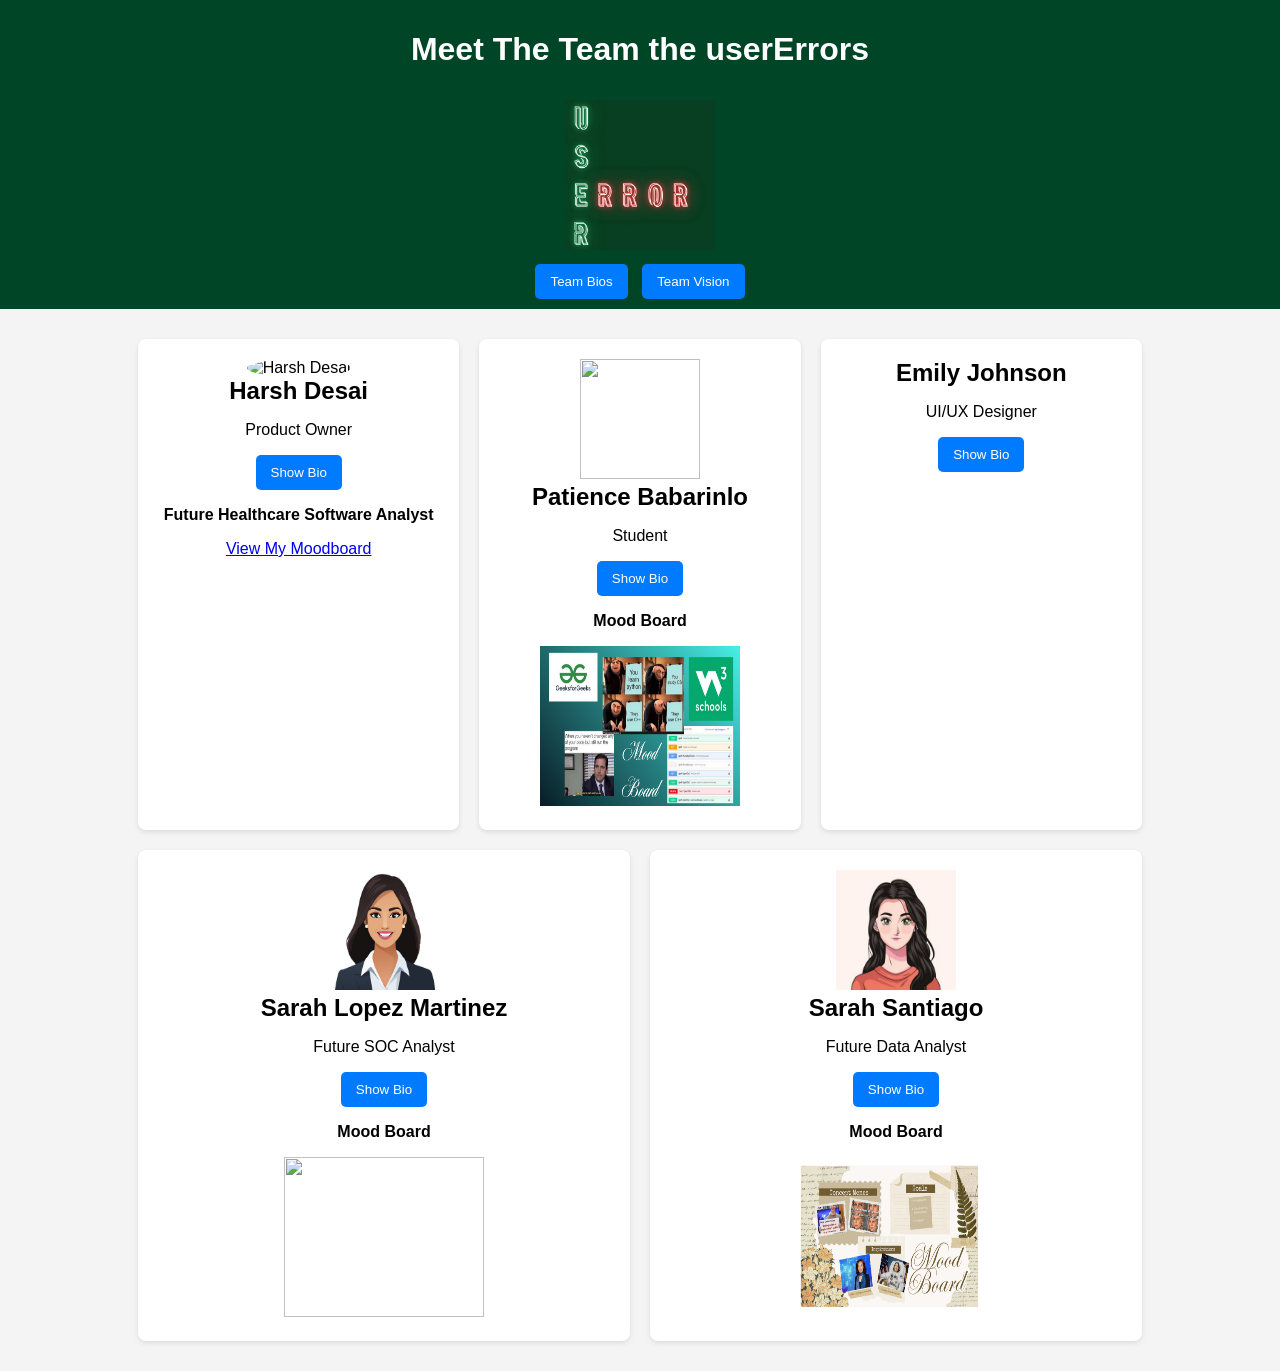
==== commit 6018f8a0: "Changing mission statement back to what it was before, and title of page." ====
--- a/index.html
+++ b/index.html
@@ -9,7 +9,7 @@
 <body>
 
 <header>
-    <h1>Meet Our The userErrors</h1>
+    <h1>Meet The Team the userErrors</h1>
     <!-- Example team logo -->
     <img src="img/UserError.png" alt="Team Logo" class="team-logo">
 
@@ -76,7 +76,7 @@
 <!-- Team vision/mission statement section (hidden by default) -->
 <div id="vision" class="container" style="display: none;">
     <h2>Our Mission Statement</h2>
-    <p>Our mission as future Computer Scientists is to use every skill we learn not only properly but in an ethical and safe way. We want to further enhance the tech world for the better and to serve the good of everyone.</p>
+    <p>Our mission as future Computer Scientists is to use every skill we learn not only properly but in an ethical and safe way. We want to further enhance the tech world for the better and to serve the good of everyone. We will successfully complete our mission by following the Scrum values with every step we take in our work.</p>
 </div>
 
 <script src="script.js"></script>
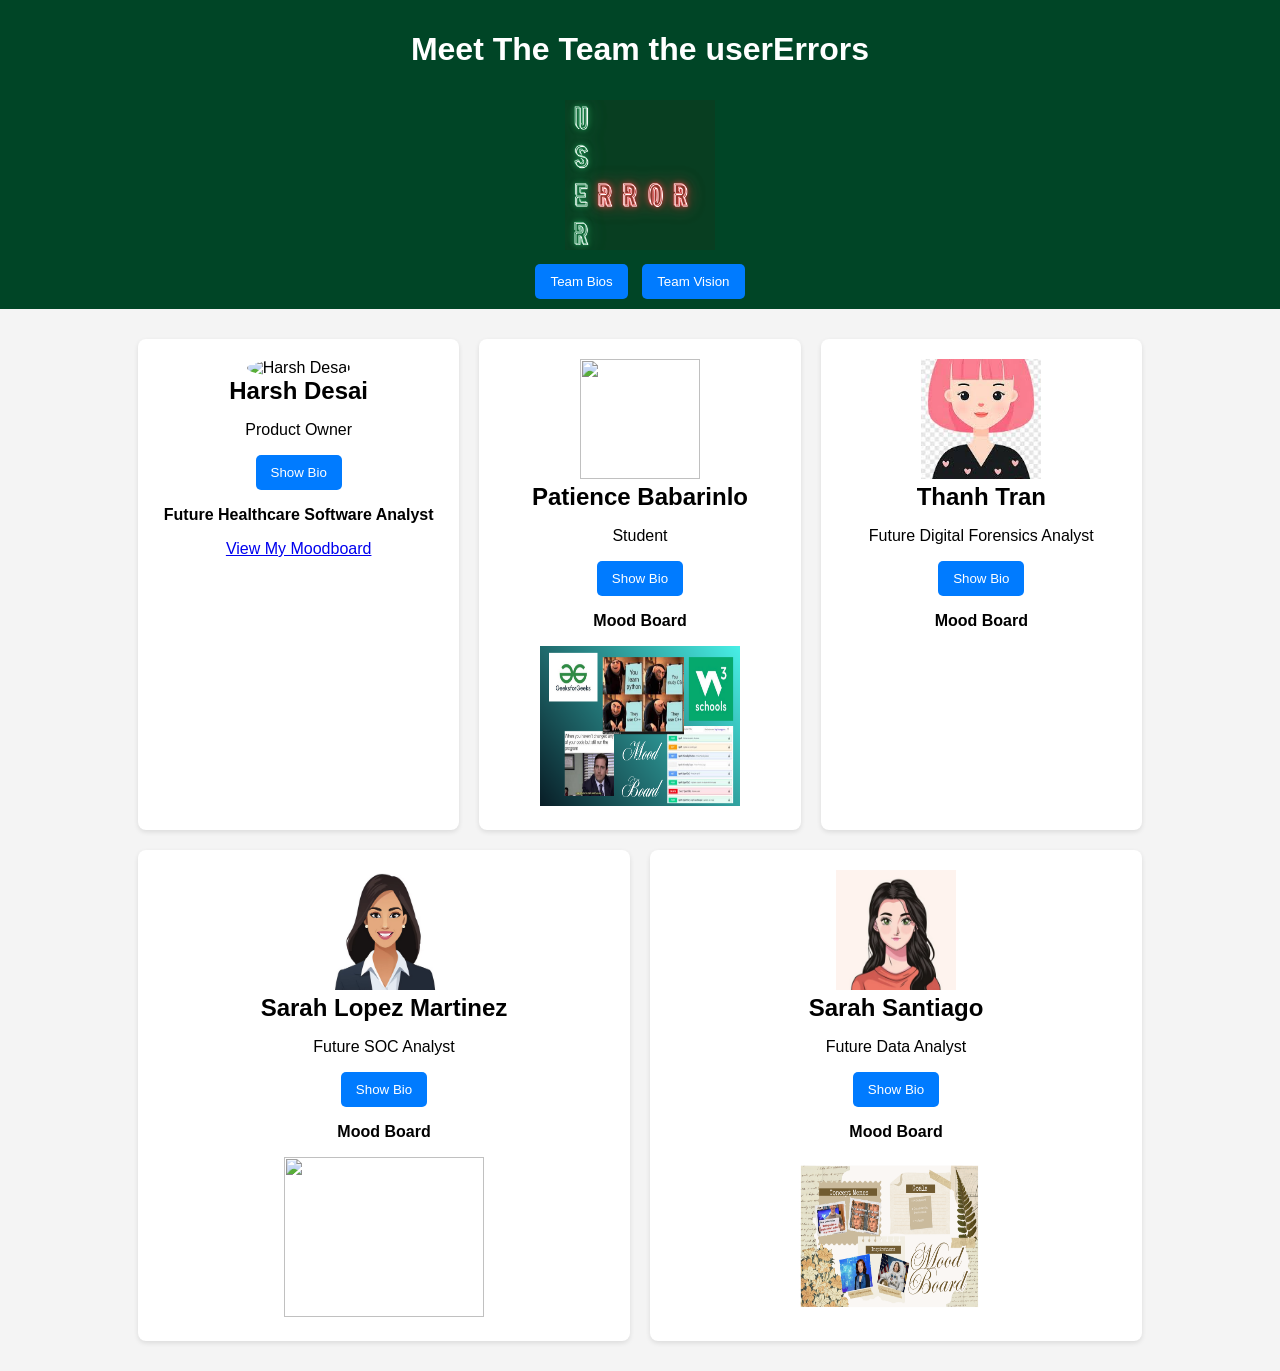
==== commit a1b303ba: "feat: add thanh avatar and bio" ====
--- a/index.html
+++ b/index.html
@@ -45,10 +45,16 @@
         <img src="Mood Board.png" width="200" height="160">
     </div>
     <div class="card">
-        <h2>Emily Johnson</h2>
-        <p>UI/UX Designer</p>
+        <img src="thanhpfp.jpg" alt="Thanh Tran" width="120" height="120"
+            style="object-fit:cover;">
+        <h2>Thanh Tran</h2>
+        <p>Future Digital Forensics Analyst</p>
         <button onclick="toggleBio('bio3')">Show Bio</button>
-        <p id="bio3" class="bio">Emily is a UI/UX designer with a passion for creating user-friendly interfaces.</p>
+        <p id="bio3" class="bio">
+            Thanh is a second-year student at UNC Charlotte majoring in Computer Science and part of the Early Entry Master's program in Cybersecurity. She also minors in Statistics and Philosophy, and hopes to add Criminal Justice as a double major. Thanh is interested in digital forensics and plans to build a career investigating technology, security, and cyber-related evidence.
+        </p>
+        <p><strong>Mood Board</strong></p>
+        <!-- <img src="thanhmoodboard.png" alt="Thanh Tran Mood Board" width="200" height="160"> -->
     </div>
 
     <div class="card">
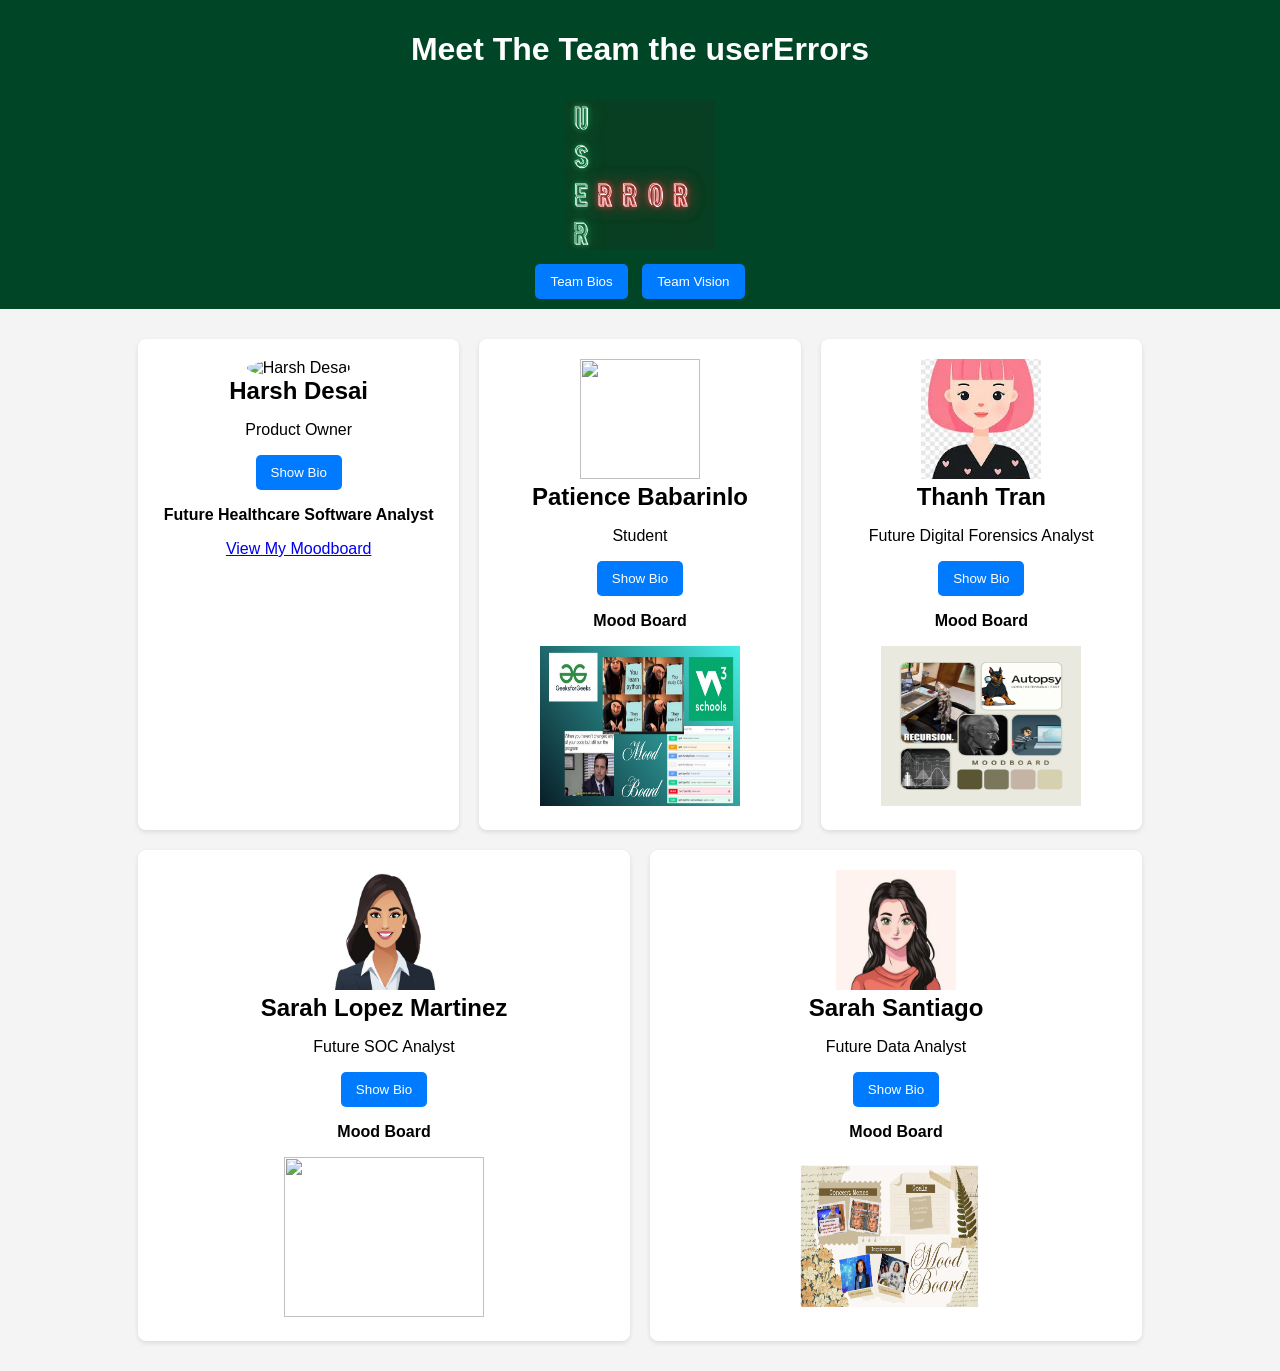
==== commit e48150d8: "feat: add thanh mood board" ====
--- a/index.html
+++ b/index.html
@@ -54,7 +54,7 @@
             Thanh is a second-year student at UNC Charlotte majoring in Computer Science and part of the Early Entry Master's program in Cybersecurity. She also minors in Statistics and Philosophy, and hopes to add Criminal Justice as a double major. Thanh is interested in digital forensics and plans to build a career investigating technology, security, and cyber-related evidence.
         </p>
         <p><strong>Mood Board</strong></p>
-        <!-- <img src="thanhmoodboard.png" alt="Thanh Tran Mood Board" width="200" height="160"> -->
+        <img src="thanhmoodboard.png" alt="Thanh Tran Mood Board" width="200" height="160">
     </div>
 
     <div class="card">
